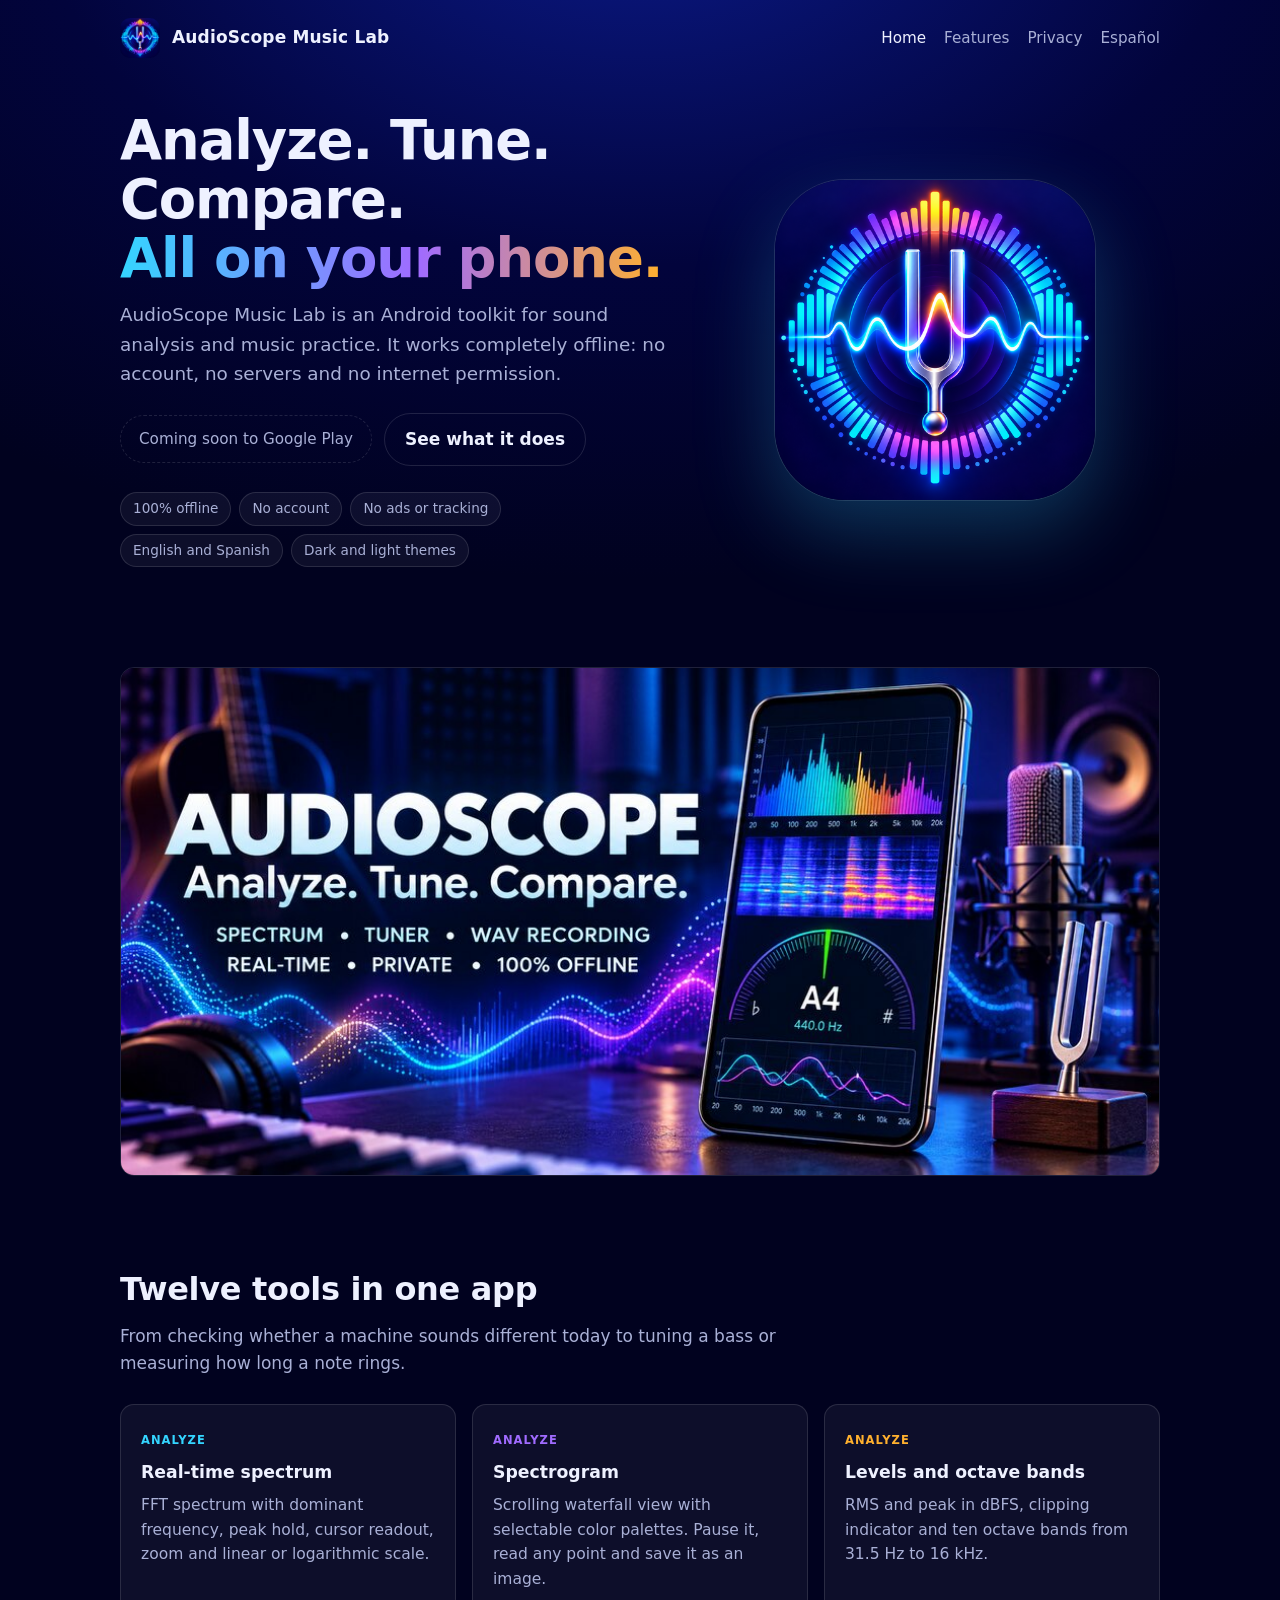
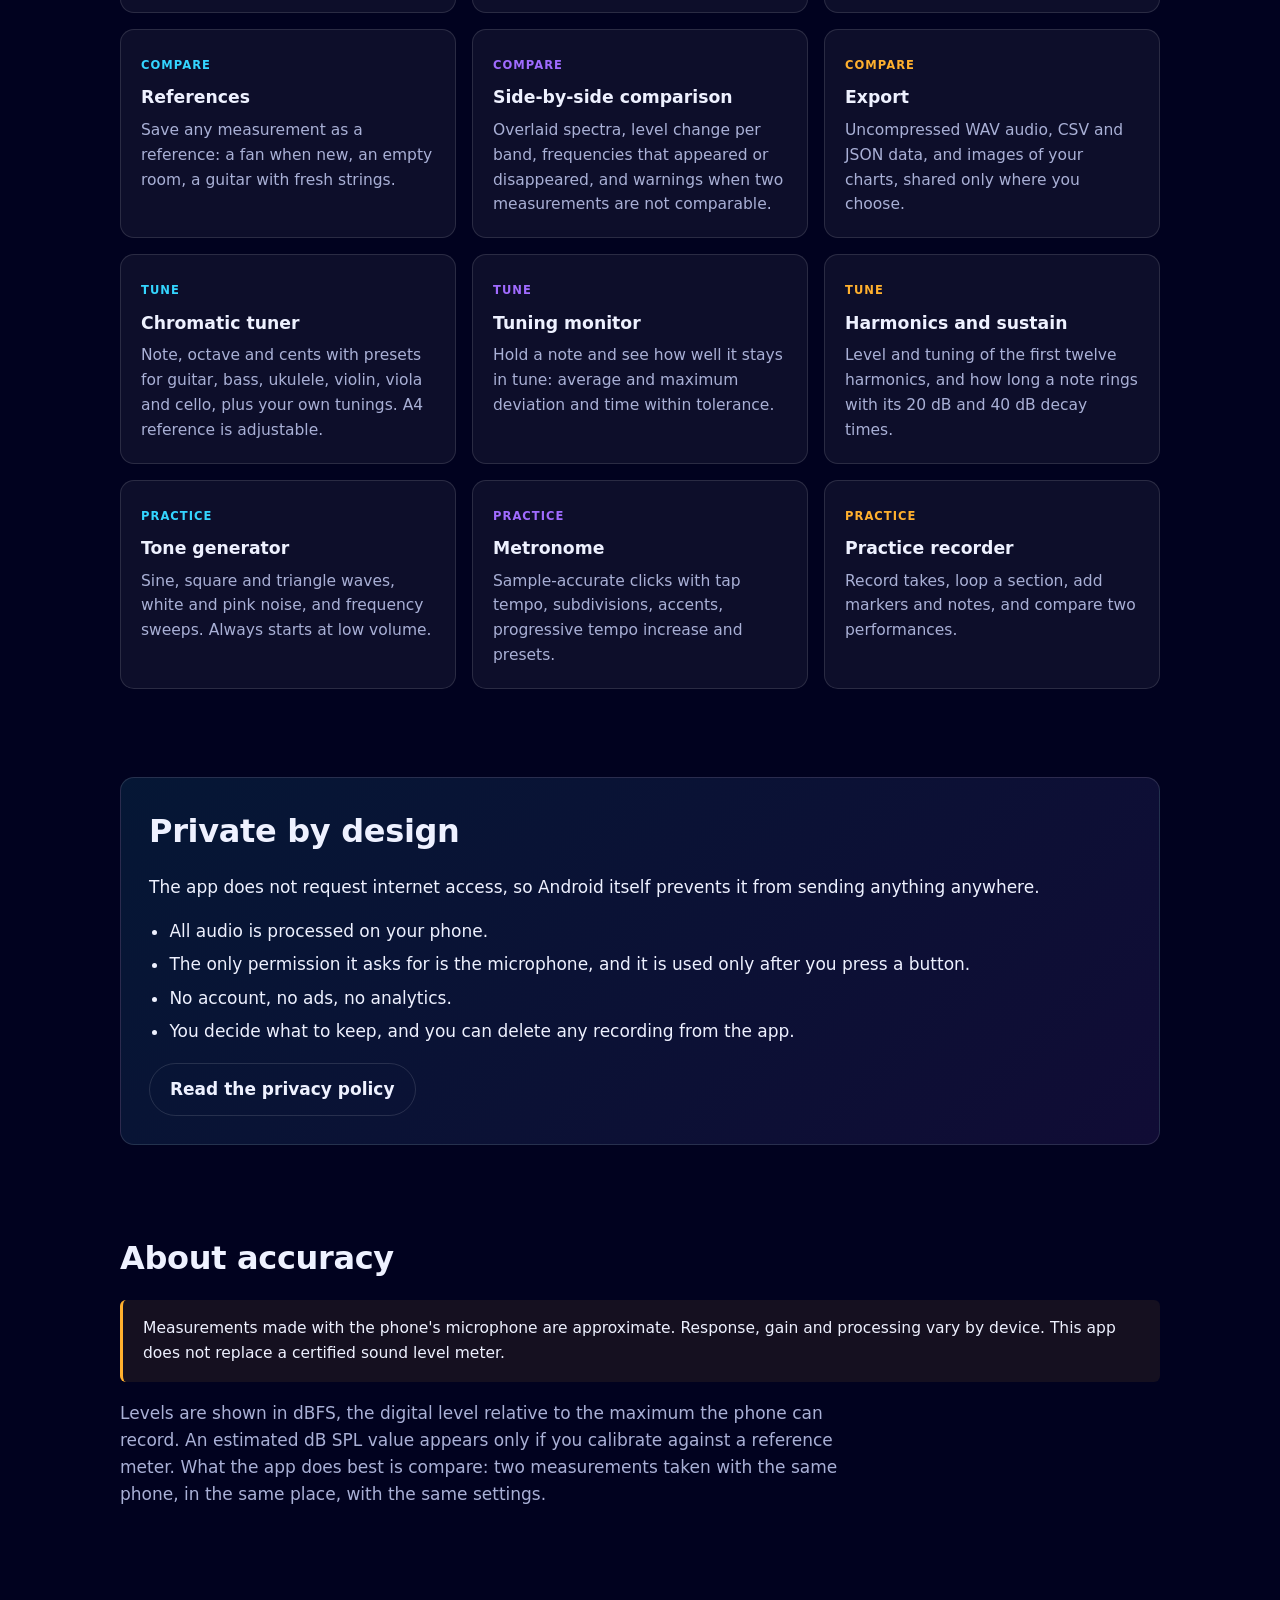
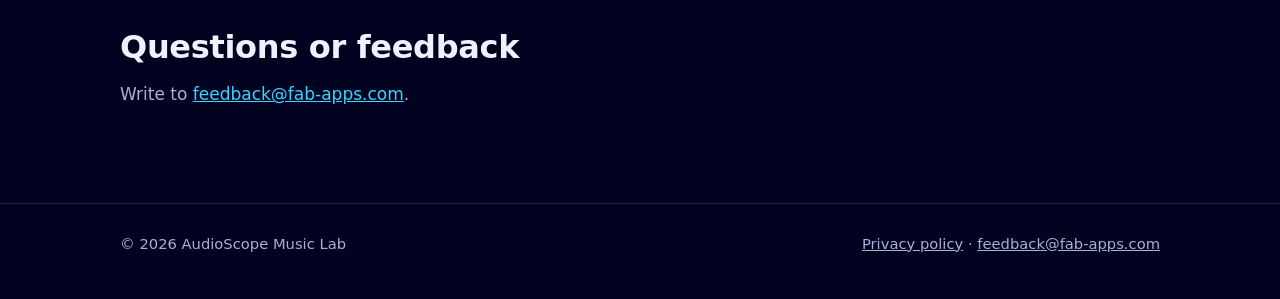
==== index.html @ d04cdc08 "first commit" ====
<!doctype html>
<html lang="en">
  <head>
    <meta charset="utf-8" />
    <meta name="viewport" content="width=device-width, initial-scale=1" />
    <title>AudioScope Music Lab — sound analysis and music tools, 100% offline</title>
    <meta name="description" content="Spectrum analyzer, spectrogram, chromatic tuner, metronome, tone generator and WAV recorder for Android. Works offline with no account and no internet permission." />
    <meta name="theme-color" content="#02043c" />
    <meta property="og:title" content="AudioScope Music Lab — sound analysis and music tools, 100% offline" />
    <meta property="og:description" content="Spectrum analyzer, spectrogram, chromatic tuner, metronome, tone generator and WAV recorder for Android. Works offline with no account and no internet permission." />
    <meta property="og:type" content="website" />
    <meta property="og:image" content="feature-graphic.jpg" />
    <link rel="icon" type="image/png" href="favicon.png" />
    <link rel="apple-touch-icon" href="icon-192.png" />
    <link rel="stylesheet" href="styles.css" />
  </head>
  <body>
    <header class="wrap site-header">
      <a class="brand" href="index.html"><img src="icon-192.png" alt="" width="40" height="40" />AudioScope Music Lab</a>
      <nav class="site-nav" aria-label="Main"><a href="index.html" aria-current="page">Home</a><a href="#features">Features</a><a href="privacy.html">Privacy</a><a href="es.html">Español</a></nav>
    </header>
    <main>
      <div class="wrap hero">
        <div>
          <h1>Analyze. Tune. Compare.<br /><span>All on your phone.</span></h1>
          <p class="lead">AudioScope Music Lab is an Android toolkit for sound analysis and music practice. It works completely offline: no account, no servers and no internet permission.</p>
          <div class="actions">
            <span class="badge">Coming soon to Google Play</span>
            <a class="button ghost" href="#features">See what it does</a>
          </div>
          <ul class="chips" aria-label="Highlights">
            <li>100% offline</li>
            <li>No account</li>
            <li>No ads or tracking</li>
            <li>English and Spanish</li>
            <li>Dark and light themes</li>
          </ul>
        </div>
        <img class="hero-icon" src="AudioScope-Google-Play-Icon-512.png" width="512" height="512" alt="AudioScope Music Lab app icon: a tuning fork over a glowing sound wave" />
      </div>

      <section class="wrap" aria-label="Preview">
        <img class="feature-graphic" src="feature-graphic.jpg" width="1024" height="500" alt="AudioScope on a phone showing a spectrum, a spectrogram and a tuner reading A4 at 440 Hz" />
      </section>

      <section class="wrap" id="features">
        <h2>Twelve tools in one app</h2>
        <p class="section-intro">From checking whether a machine sounds different today to tuning a bass or measuring how long a note rings.</p>
        <div class="grid">
          <article class="card"><span class="tag">Analyze</span><h3>Real-time spectrum</h3><p>FFT spectrum with dominant frequency, peak hold, cursor readout, zoom and linear or logarithmic scale.</p></article>
          <article class="card"><span class="tag">Analyze</span><h3>Spectrogram</h3><p>Scrolling waterfall view with selectable color palettes. Pause it, read any point and save it as an image.</p></article>
          <article class="card"><span class="tag">Analyze</span><h3>Levels and octave bands</h3><p>RMS and peak in dBFS, clipping indicator and ten octave bands from 31.5 Hz to 16 kHz.</p></article>
          <article class="card"><span class="tag">Compare</span><h3>References</h3><p>Save any measurement as a reference: a fan when new, an empty room, a guitar with fresh strings.</p></article>
          <article class="card"><span class="tag">Compare</span><h3>Side-by-side comparison</h3><p>Overlaid spectra, level change per band, frequencies that appeared or disappeared, and warnings when two measurements are not comparable.</p></article>
          <article class="card"><span class="tag">Compare</span><h3>Export</h3><p>Uncompressed WAV audio, CSV and JSON data, and images of your charts, shared only where you choose.</p></article>
          <article class="card"><span class="tag">Tune</span><h3>Chromatic tuner</h3><p>Note, octave and cents with presets for guitar, bass, ukulele, violin, viola and cello, plus your own tunings. A4 reference is adjustable.</p></article>
          <article class="card"><span class="tag">Tune</span><h3>Tuning monitor</h3><p>Hold a note and see how well it stays in tune: average and maximum deviation and time within tolerance.</p></article>
          <article class="card"><span class="tag">Tune</span><h3>Harmonics and sustain</h3><p>Level and tuning of the first twelve harmonics, and how long a note rings with its 20 dB and 40 dB decay times.</p></article>
          <article class="card"><span class="tag">Practice</span><h3>Tone generator</h3><p>Sine, square and triangle waves, white and pink noise, and frequency sweeps. Always starts at low volume.</p></article>
          <article class="card"><span class="tag">Practice</span><h3>Metronome</h3><p>Sample-accurate clicks with tap tempo, subdivisions, accents, progressive tempo increase and presets.</p></article>
          <article class="card"><span class="tag">Practice</span><h3>Practice recorder</h3><p>Record takes, loop a section, add markers and notes, and compare two performances.</p></article>
        </div>
      </section>

      <section class="wrap" id="privacy">
        <div class="privacy-panel">
          <h2>Private by design</h2>
          <p>The app does not request internet access, so Android itself prevents it from sending anything anywhere.</p>
          <ul>
            <li>All audio is processed on your phone.</li>
            <li>The only permission it asks for is the microphone, and it is used only after you press a button.</li>
            <li>No account, no ads, no analytics.</li>
            <li>You decide what to keep, and you can delete any recording from the app.</li>
          </ul>
          <a class="button ghost" href="privacy.html">Read the privacy policy</a>
        </div>
      </section>

      <section class="wrap" id="accuracy">
        <h2>About accuracy</h2>
        <p class="note">Measurements made with the phone's microphone are approximate. Response, gain and processing vary by device. This app does not replace a certified sound level meter.</p>
        <p class="section-intro" style="margin-top:18px">Levels are shown in dBFS, the digital level relative to the maximum the phone can record. An estimated dB SPL value appears only if you calibrate against a reference meter. What the app does best is compare: two measurements taken with the same phone, in the same place, with the same settings.</p>
      </section>

      <section class="wrap" id="contact">
        <h2>Questions or feedback</h2>
        <p class="section-intro">Write to <a href="mailto:feedback@fab-apps.com">feedback@fab-apps.com</a>.</p>
      </section>
    </main>

    <footer class="site-footer">
      <div class="wrap">
        <span>© 2026 AudioScope Music Lab</span>
        <span><a href="privacy.html">Privacy policy</a> · <a href="mailto:feedback@fab-apps.com">feedback@fab-apps.com</a></span>
      </div>
    </footer>
  </body>
</html>
---- styles.css ----
/* AudioScope Music Lab — landing. Sin fuentes ni scripts externos. */
:root {
  --bg: #02043c;
  --bg-deep: #01021f;
  --surface: rgba(255, 255, 255, 0.05);
  --border: rgba(255, 255, 255, 0.12);
  --text: #eef1ff;
  --muted: #a9b0d6;
  --cyan: #34d5ff;
  --violet: #a06bff;
  --amber: #ffb02e;
  --radius: 14px;
}

* {
  box-sizing: border-box;
}

html {
  scroll-behavior: smooth;
  background: var(--bg-deep);
}

body {
  margin: 0;
  font-family: system-ui, -apple-system, 'Segoe UI', Roboto, Helvetica, Arial, sans-serif;
  font-size: 17px;
  line-height: 1.6;
  color: var(--text);
  background: radial-gradient(1100px 700px at 50% -120px, #0b1a8a 0%, var(--bg) 55%, var(--bg-deep) 100%) no-repeat var(--bg-deep);
  background-size: 100% 900px;
  min-height: 100vh;
  -webkit-font-smoothing: antialiased;
}

a {
  color: var(--cyan);
}

a:focus-visible,
.button:focus-visible {
  outline: 3px solid var(--amber);
  outline-offset: 3px;
  border-radius: 6px;
}

.wrap {
  width: min(1040px, 100% - 40px);
  margin-inline: auto;
}

/* Cabecera */
.site-header {
  display: flex;
  align-items: center;
  justify-content: space-between;
  gap: 16px;
  padding: 18px 0;
}

.brand {
  display: flex;
  align-items: center;
  gap: 12px;
  color: var(--text);
  text-decoration: none;
  font-weight: 650;
  letter-spacing: 0.01em;
}

.brand img {
  width: 40px;
  height: 40px;
  border-radius: 10px;
}

.site-nav {
  display: flex;
  flex-wrap: wrap;
  gap: 4px 18px;
  font-size: 0.95rem;
}

.site-nav a {
  color: var(--muted);
  text-decoration: none;
}

.site-nav a:hover,
.site-nav a[aria-current='page'] {
  color: var(--text);
}

/* Portada */
.hero {
  display: grid;
  grid-template-columns: 1.1fr 0.9fr;
  align-items: center;
  gap: 40px;
  padding: 36px 0 56px;
}

.hero h1 {
  margin: 0 0 12px;
  font-size: clamp(2.1rem, 5.2vw, 3.4rem);
  line-height: 1.08;
  letter-spacing: -0.02em;
}

.hero h1 span {
  background: linear-gradient(90deg, var(--cyan), var(--violet) 55%, var(--amber));
  -webkit-background-clip: text;
  background-clip: text;
  color: transparent;
}

.lead {
  margin: 0 0 24px;
  font-size: 1.15rem;
  color: var(--muted);
  max-width: 34em;
}

.hero-icon {
  justify-self: center;
  width: min(320px, 70vw);
  height: auto;
  aspect-ratio: 1;
  border-radius: 22%;
  box-shadow: 0 30px 80px rgba(52, 213, 255, 0.25), 0 0 0 1px var(--border);
}

.actions {
  display: flex;
  flex-wrap: wrap;
  gap: 12px;
  align-items: center;
}

.button {
  display: inline-block;
  padding: 12px 20px;
  border-radius: 999px;
  font-weight: 600;
  text-decoration: none;
  color: #02043c;
  background: linear-gradient(90deg, var(--cyan), #7fe3ff);
}

.button.ghost {
  color: var(--text);
  background: transparent;
  border: 1px solid var(--border);
}

.badge {
  display: inline-block;
  padding: 11px 18px;
  border-radius: 999px;
  border: 1px dashed var(--border);
  color: var(--muted);
  font-size: 0.95rem;
}

.chips {
  display: flex;
  flex-wrap: wrap;
  gap: 8px;
  margin: 26px 0 0;
  padding: 0;
  list-style: none;
}

.chips li {
  padding: 5px 12px;
  border-radius: 999px;
  background: var(--surface);
  border: 1px solid var(--border);
  font-size: 0.85rem;
  color: var(--muted);
}

/* Secciones */
section {
  padding: 44px 0;
}

h2 {
  margin: 0 0 8px;
  font-size: clamp(1.5rem, 3.2vw, 2rem);
  letter-spacing: -0.01em;
}

.section-intro {
  margin: 0 0 26px;
  color: var(--muted);
  max-width: 44em;
}

.feature-graphic {
  display: block;
  width: 100%;
  height: auto;
  border-radius: var(--radius);
  border: 1px solid var(--border);
}

.grid {
  display: grid;
  grid-template-columns: repeat(auto-fit, minmax(250px, 1fr));
  gap: 16px;
}

.card {
  padding: 20px;
  border-radius: var(--radius);
  background: var(--surface);
  border: 1px solid var(--border);
}

.card h3 {
  margin: 0 0 6px;
  font-size: 1.08rem;
}

.card p {
  margin: 0;
  color: var(--muted);
  font-size: 0.97rem;
}

.card .tag {
  display: inline-block;
  margin-bottom: 10px;
  font-size: 0.72rem;
  font-weight: 700;
  letter-spacing: 0.09em;
  text-transform: uppercase;
  color: var(--cyan);
}

.card:nth-child(3n + 2) .tag {
  color: var(--violet);
}

.card:nth-child(3n) .tag {
  color: var(--amber);
}

.privacy-panel {
  padding: 28px;
  border-radius: var(--radius);
  background: linear-gradient(135deg, rgba(52, 213, 255, 0.1), rgba(160, 107, 255, 0.1));
  border: 1px solid var(--border);
}

.privacy-panel ul {
  margin: 14px 0 18px;
  padding-left: 1.2em;
}

.privacy-panel li {
  margin: 6px 0;
}

.note {
  padding: 16px 20px;
  border-left: 3px solid var(--amber);
  background: rgba(255, 176, 46, 0.08);
  border-radius: 6px;
  color: var(--text);
  font-size: 0.97rem;
}

/* Documento (privacidad) */
.doc {
  max-width: 760px;
  padding: 24px 0 56px;
}

.doc h1 {
  margin: 0 0 6px;
  font-size: clamp(1.9rem, 4.6vw, 2.6rem);
  letter-spacing: -0.02em;
}

.doc .meta {
  margin: 0 0 28px;
  color: var(--muted);
  font-size: 0.95rem;
}

.doc h2 {
  margin: 34px 0 8px;
  font-size: 1.3rem;
}

.doc p,
.doc li {
  color: #dfe4ff;
}

.doc ul {
  padding-left: 1.2em;
}

.doc li {
  margin: 6px 0;
}

.summary {
  padding: 20px 24px;
  border-radius: var(--radius);
  background: var(--surface);
  border: 1px solid var(--border);
}

.summary p {
  margin: 0;
}

/* Pie */
.site-footer {
  margin-top: 24px;
  padding: 28px 0 44px;
  border-top: 1px solid var(--border);
  color: var(--muted);
  font-size: 0.92rem;
}

.site-footer .wrap {
  display: flex;
  flex-wrap: wrap;
  justify-content: space-between;
  gap: 10px 24px;
}

.site-footer a {
  color: var(--muted);
}

@media (max-width: 760px) {
  .hero {
    grid-template-columns: 1fr;
    gap: 28px;
    padding-top: 16px;
  }

  .hero-icon {
    order: -1;
    width: min(200px, 52vw);
  }

  body {
    font-size: 16px;
  }
}

@media (prefers-reduced-motion: reduce) {
  html {
    scroll-behavior: auto;
  }
}
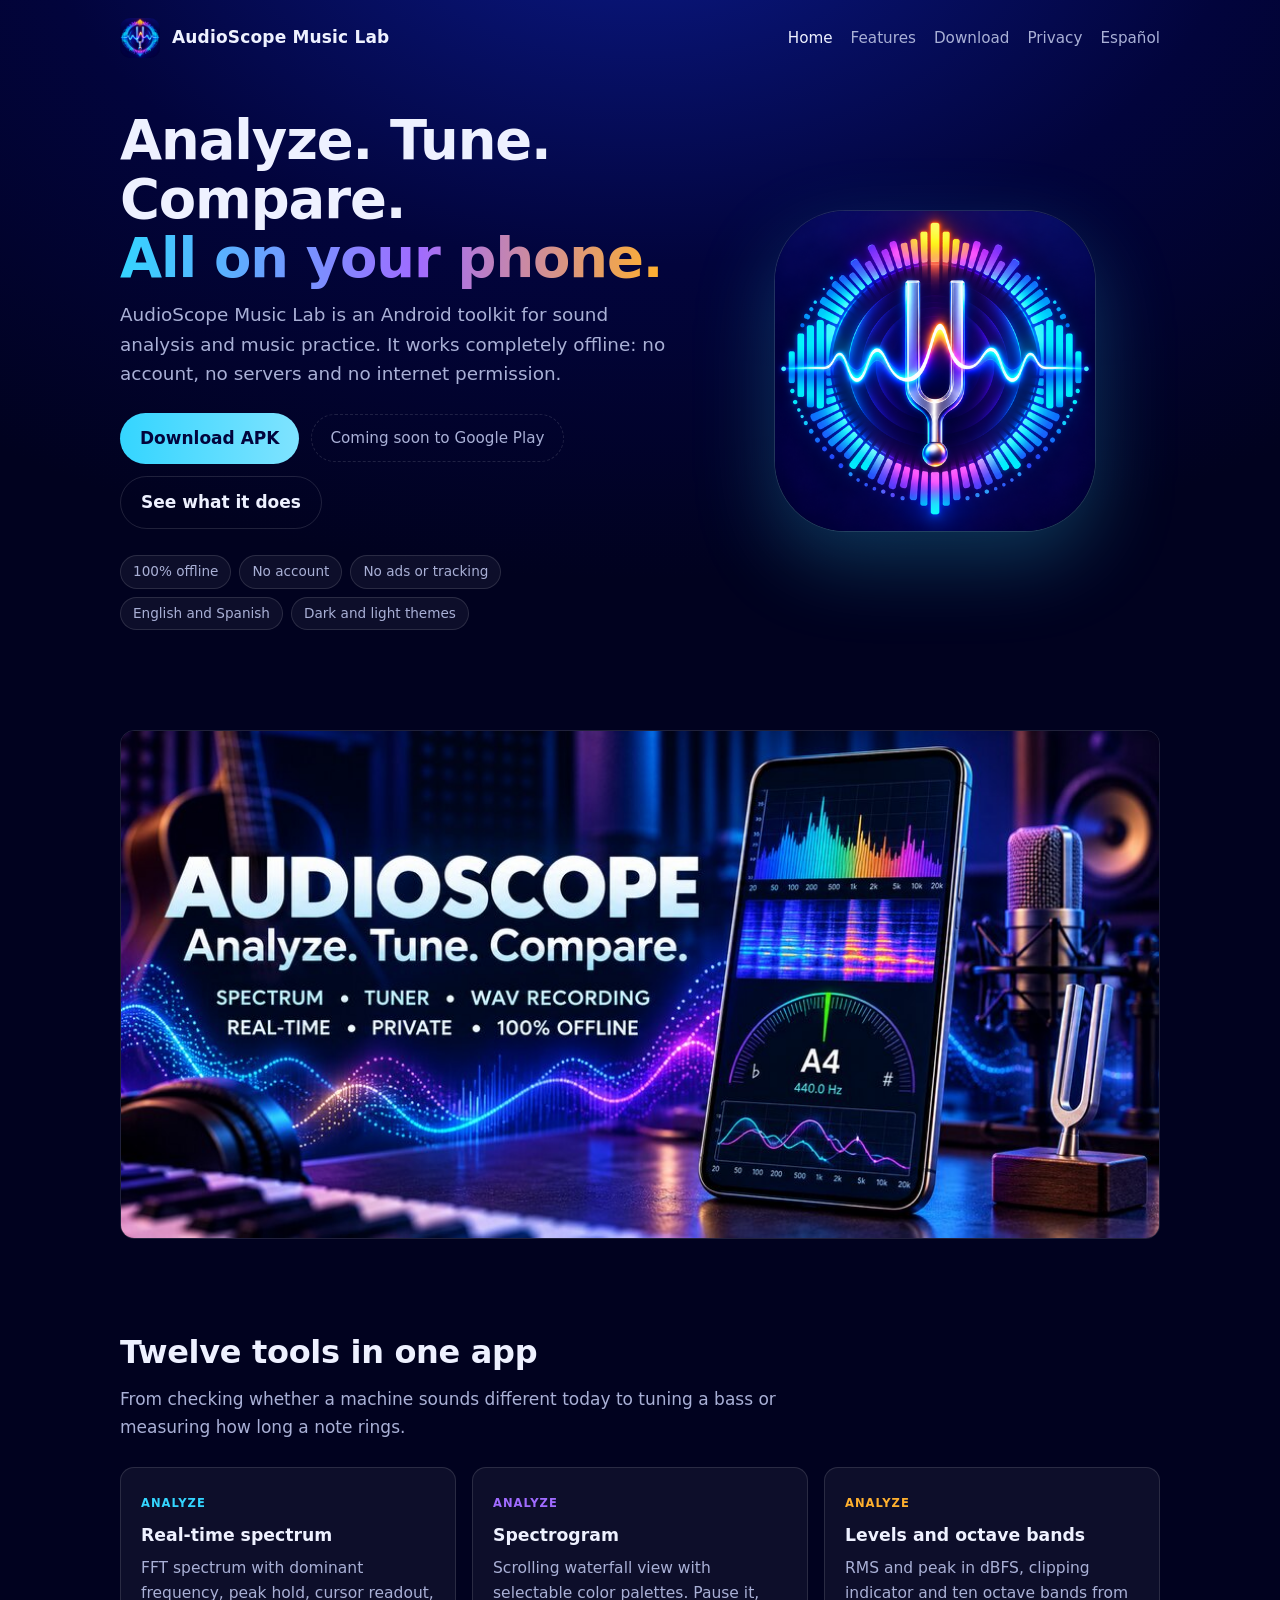
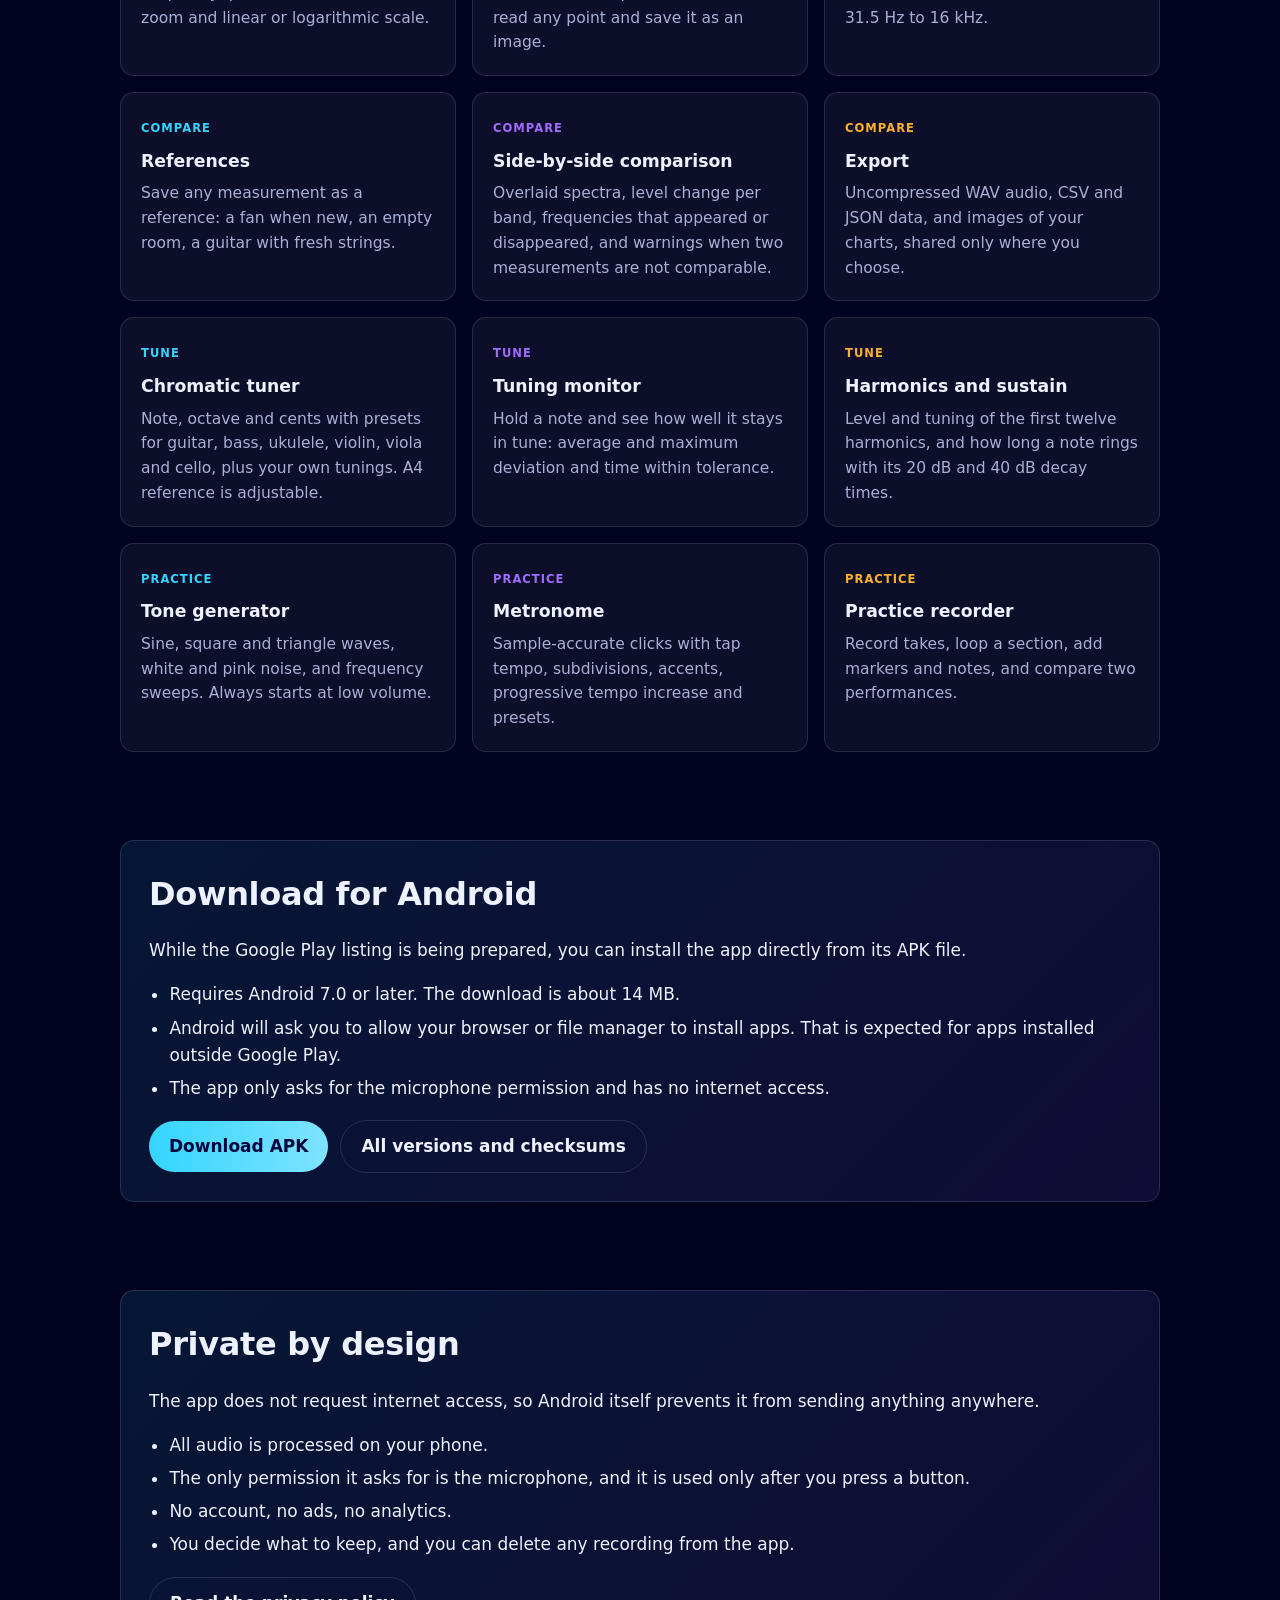
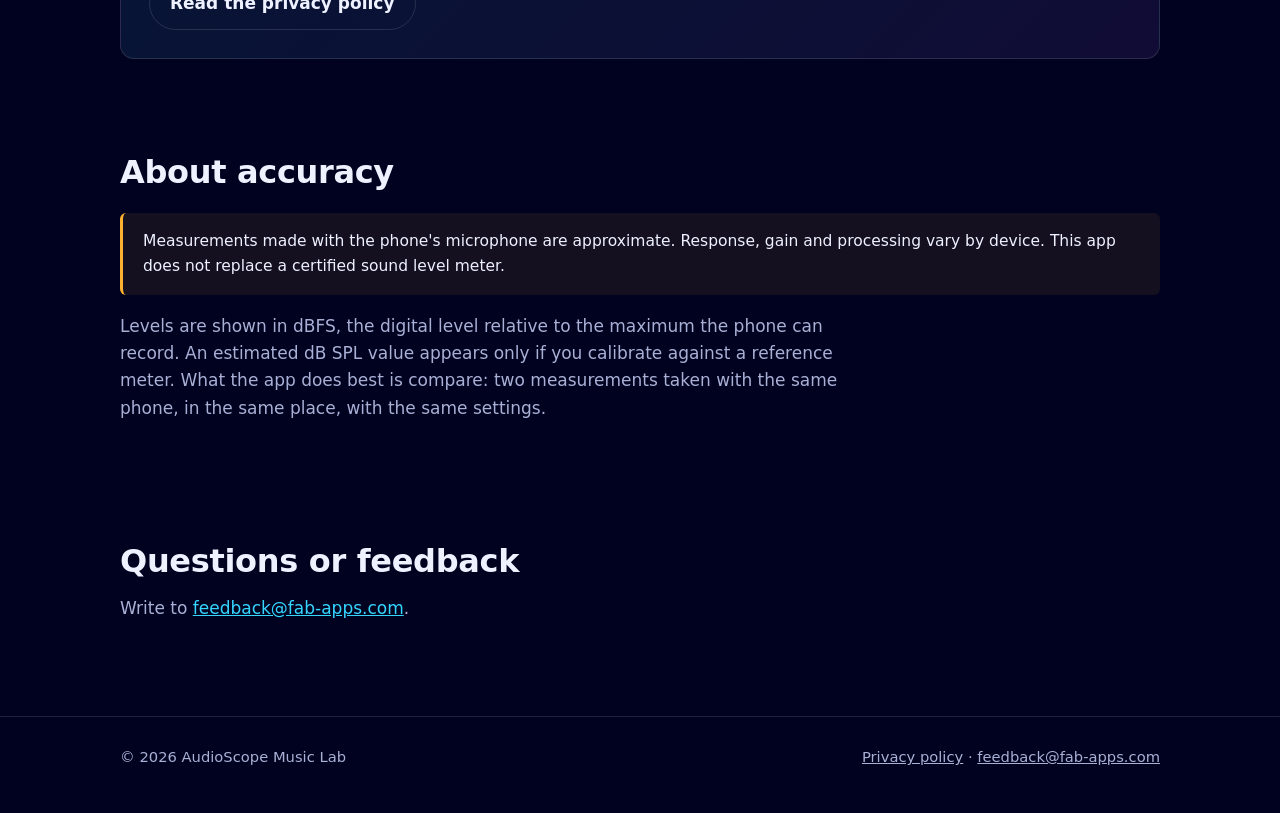
==== commit d26e98ff: "Add APK download link (GitHub Releases) Co-Authored-By: Claude Opus 5.5 <noreply@anthropic.com>" ====
--- a/index.html
+++ b/index.html
@@ -17,7 +17,7 @@
   <body>
     <header class="wrap site-header">
       <a class="brand" href="index.html"><img src="icon-192.png" alt="" width="40" height="40" />AudioScope Music Lab</a>
-      <nav class="site-nav" aria-label="Main"><a href="index.html" aria-current="page">Home</a><a href="#features">Features</a><a href="privacy.html">Privacy</a><a href="es.html">Español</a></nav>
+      <nav class="site-nav" aria-label="Main"><a href="index.html" aria-current="page">Home</a><a href="#features">Features</a><a href="#download">Download</a><a href="privacy.html">Privacy</a><a href="es.html">Español</a></nav>
     </header>
     <main>
       <div class="wrap hero">
@@ -25,6 +25,7 @@
           <h1>Analyze. Tune. Compare.<br /><span>All on your phone.</span></h1>
           <p class="lead">AudioScope Music Lab is an Android toolkit for sound analysis and music practice. It works completely offline: no account, no servers and no internet permission.</p>
           <div class="actions">
+            <a class="button" href="https://github.com/franbenaglia/audioScopeMusicLab-landing/releases/latest/download/AudioScopeMusicLab.apk">Download APK</a>
             <span class="badge">Coming soon to Google Play</span>
             <a class="button ghost" href="#features">See what it does</a>
           </div>
@@ -62,6 +63,22 @@
         </div>
       </section>
 
+      <section class="wrap" id="download">
+        <div class="privacy-panel">
+          <h2>Download for Android</h2>
+          <p>While the Google Play listing is being prepared, you can install the app directly from its APK file.</p>
+          <ul>
+            <li>Requires Android 7.0 or later. The download is about 14 MB.</li>
+            <li>Android will ask you to allow your browser or file manager to install apps. That is expected for apps installed outside Google Play.</li>
+            <li>The app only asks for the microphone permission and has no internet access.</li>
+          </ul>
+          <div class="actions">
+            <a class="button" href="https://github.com/franbenaglia/audioScopeMusicLab-landing/releases/latest/download/AudioScopeMusicLab.apk">Download APK</a>
+            <a class="button ghost" href="https://github.com/franbenaglia/audioScopeMusicLab-landing/releases">All versions and checksums</a>
+          </div>
+        </div>
+      </section>
+
       <section class="wrap" id="privacy">
         <div class="privacy-panel">
           <h2>Private by design</h2>
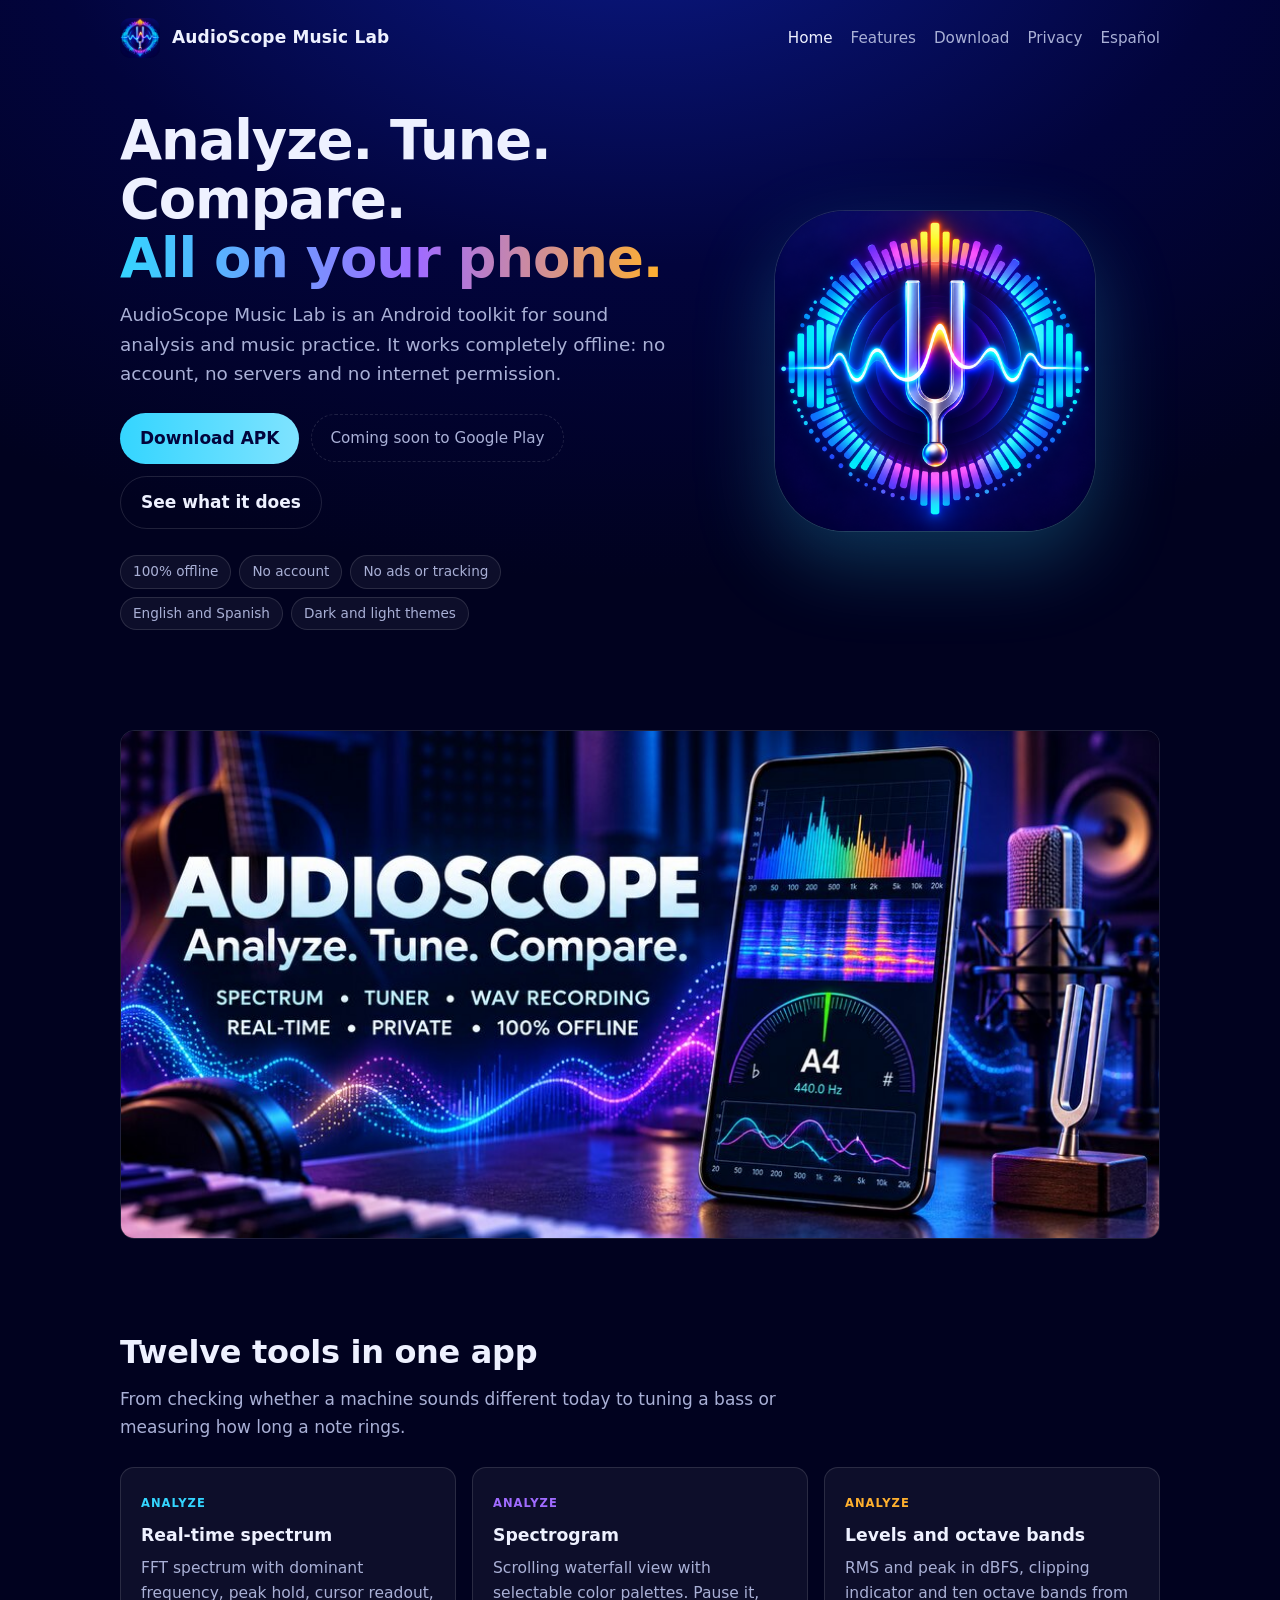
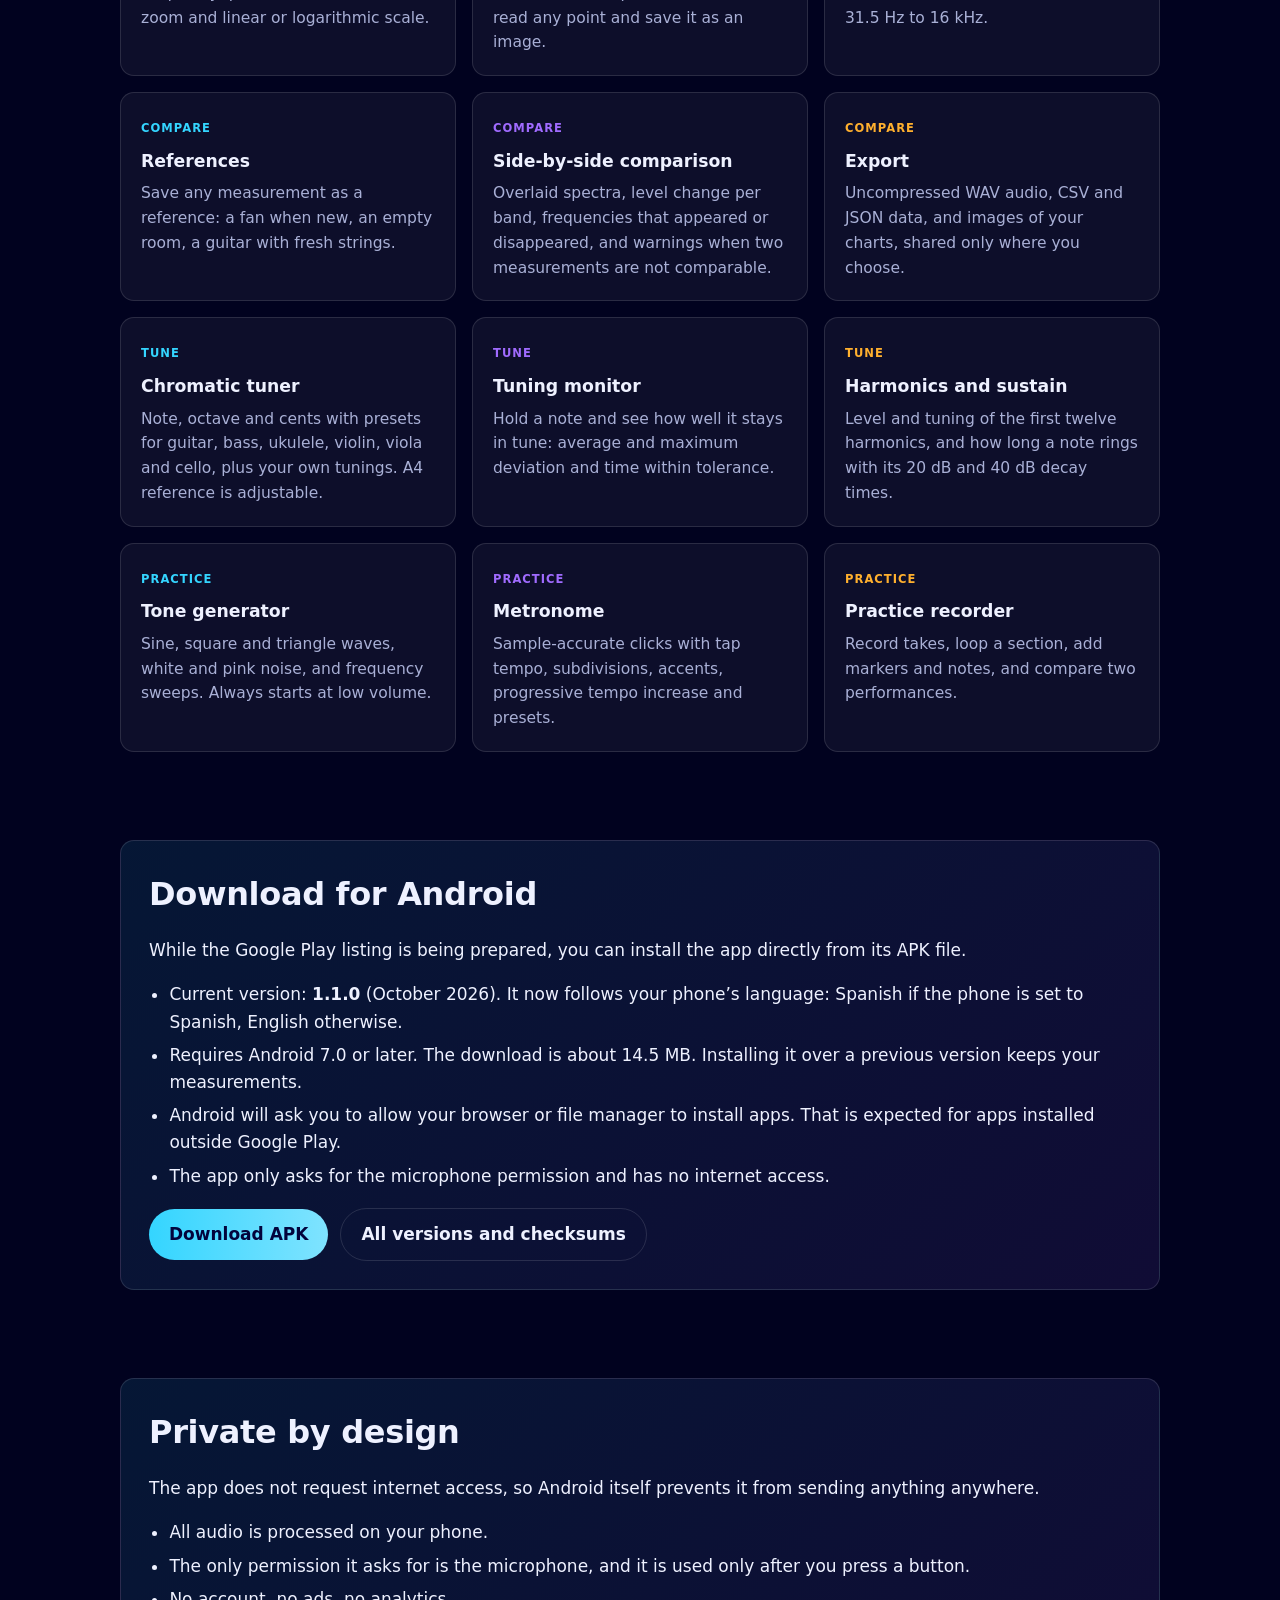
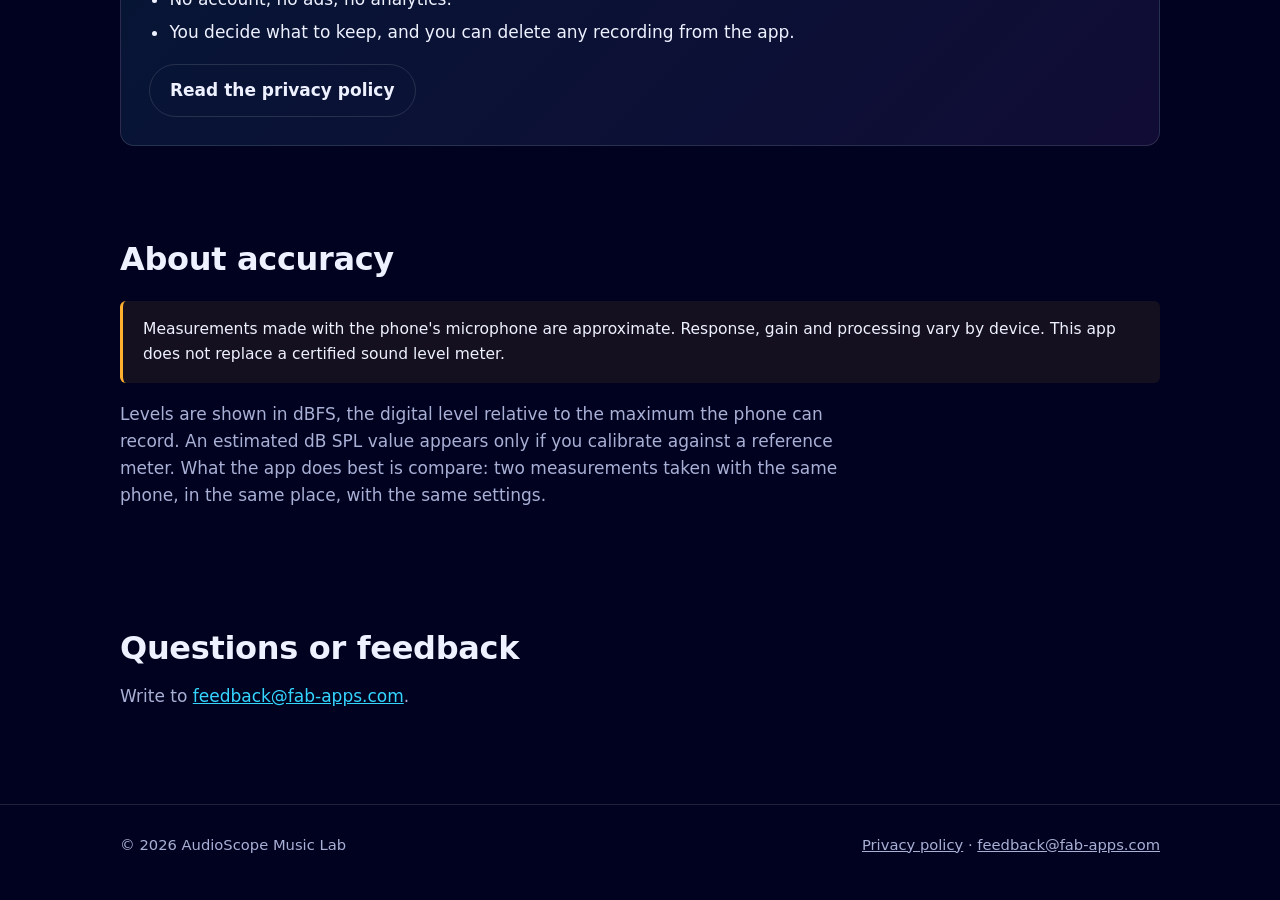
==== commit 4154f37c: "Landing: version 1.1.0 in the download section Co-Authored-By: Claude Opus 5.5 <noreply@anthropic.co" ====
--- a/index.html
+++ b/index.html
@@ -68,7 +68,8 @@
           <h2>Download for Android</h2>
           <p>While the Google Play listing is being prepared, you can install the app directly from its APK file.</p>
           <ul>
-            <li>Requires Android 7.0 or later. The download is about 14 MB.</li>
+            <li>Current version: <strong>1.1.0</strong> (October 2026). It now follows your phone’s language: Spanish if the phone is set to Spanish, English otherwise.</li>
+            <li>Requires Android 7.0 or later. The download is about 14.5 MB. Installing it over a previous version keeps your measurements.</li>
             <li>Android will ask you to allow your browser or file manager to install apps. That is expected for apps installed outside Google Play.</li>
             <li>The app only asks for the microphone permission and has no internet access.</li>
           </ul>
